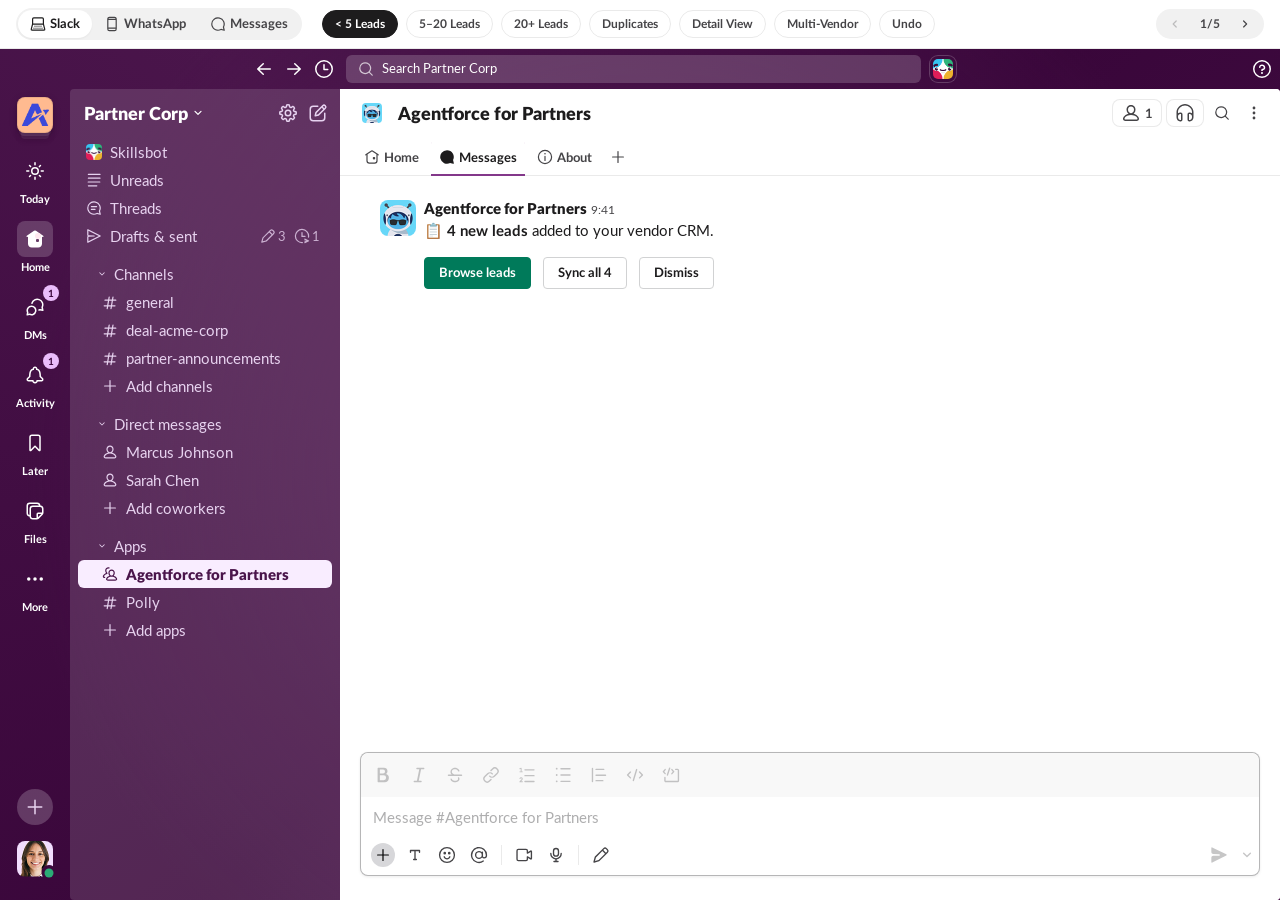
==== index.html @ ec8b6582 "Deploy vendor demo" ====
<!doctype html>
<html lang="en">
  <head>
    <meta charset="UTF-8" />
    <link rel="icon" type="image/png" href="./favicon.png" />
    <meta name="viewport" content="width=device-width, initial-scale=1.0" />
    <title>slackcrm-hg</title>
    <!-- Lato font - used in Slack's official design system -->
    <link rel="preconnect" href="https://fonts.googleapis.com">
    <link rel="preconnect" href="https://fonts.gstatic.com" crossorigin>
    <link href="https://fonts.googleapis.com/css2?family=Lato:wght@400;700;900&display=swap" rel="stylesheet">
    <script type="module" crossorigin src="./assets/index-B_aXwL5m.js"></script>
    <link rel="stylesheet" crossorigin href="./assets/index-C7yKwIdU.css">
  </head>
  <body>
    <div id="root"></div>
  </body>
</html>
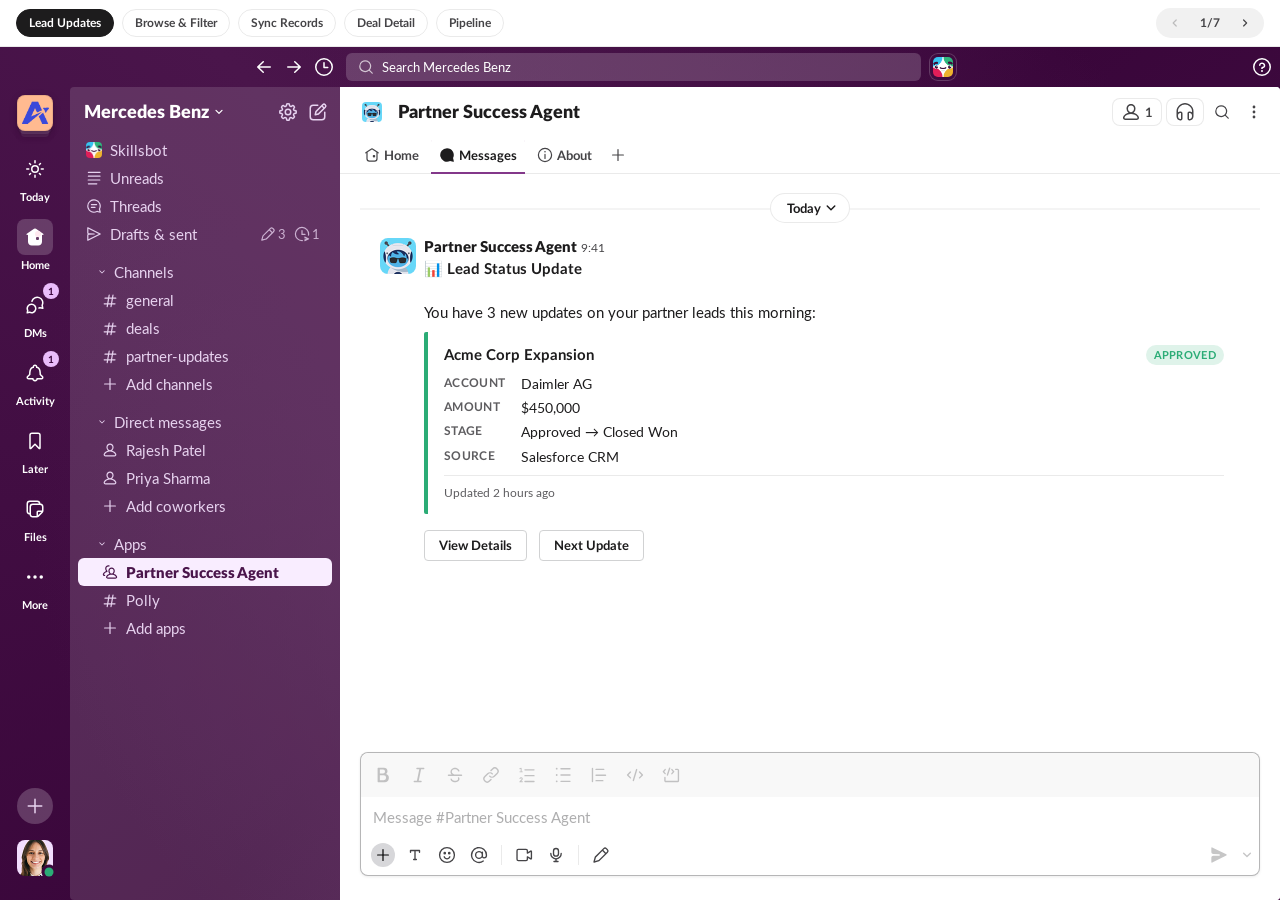
==== commit fa287d0a: "Default to vendor demo route, update title" ====
--- a/index.html
+++ b/index.html
@@ -4,7 +4,7 @@
     <meta charset="UTF-8" />
     <link rel="icon" type="image/png" href="./favicon.png" />
     <meta name="viewport" content="width=device-width, initial-scale=1.0" />
-    <title>slackcrm-hg</title>
+    <title>Vendor Demo — Partner Success Agent</title>
     <!-- Lato font - used in Slack's official design system -->
     <link rel="preconnect" href="https://fonts.googleapis.com">
     <link rel="preconnect" href="https://fonts.gstatic.com" crossorigin>
@@ -14,5 +14,6 @@
   </head>
   <body>
     <div id="root"></div>
+    <script>if(!location.hash)location.hash="#vendor";</script>
   </body>
 </html>
